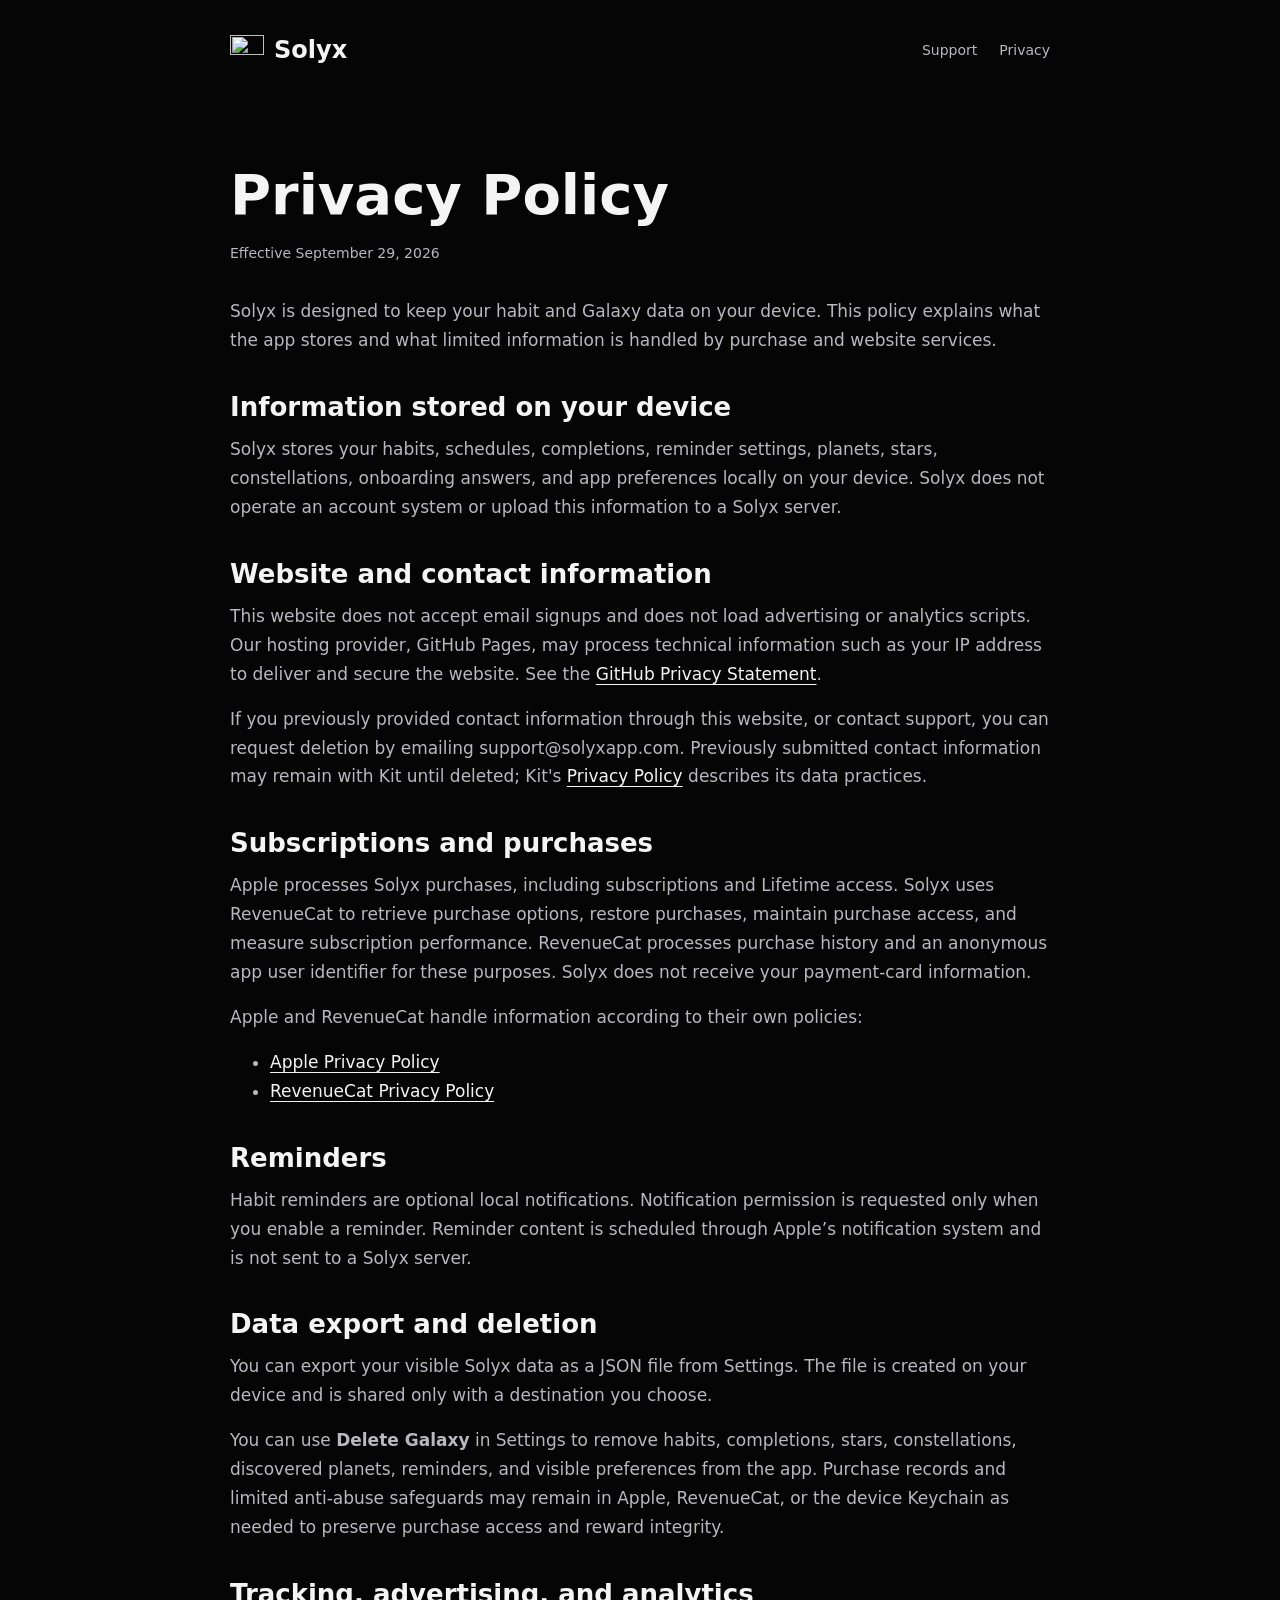
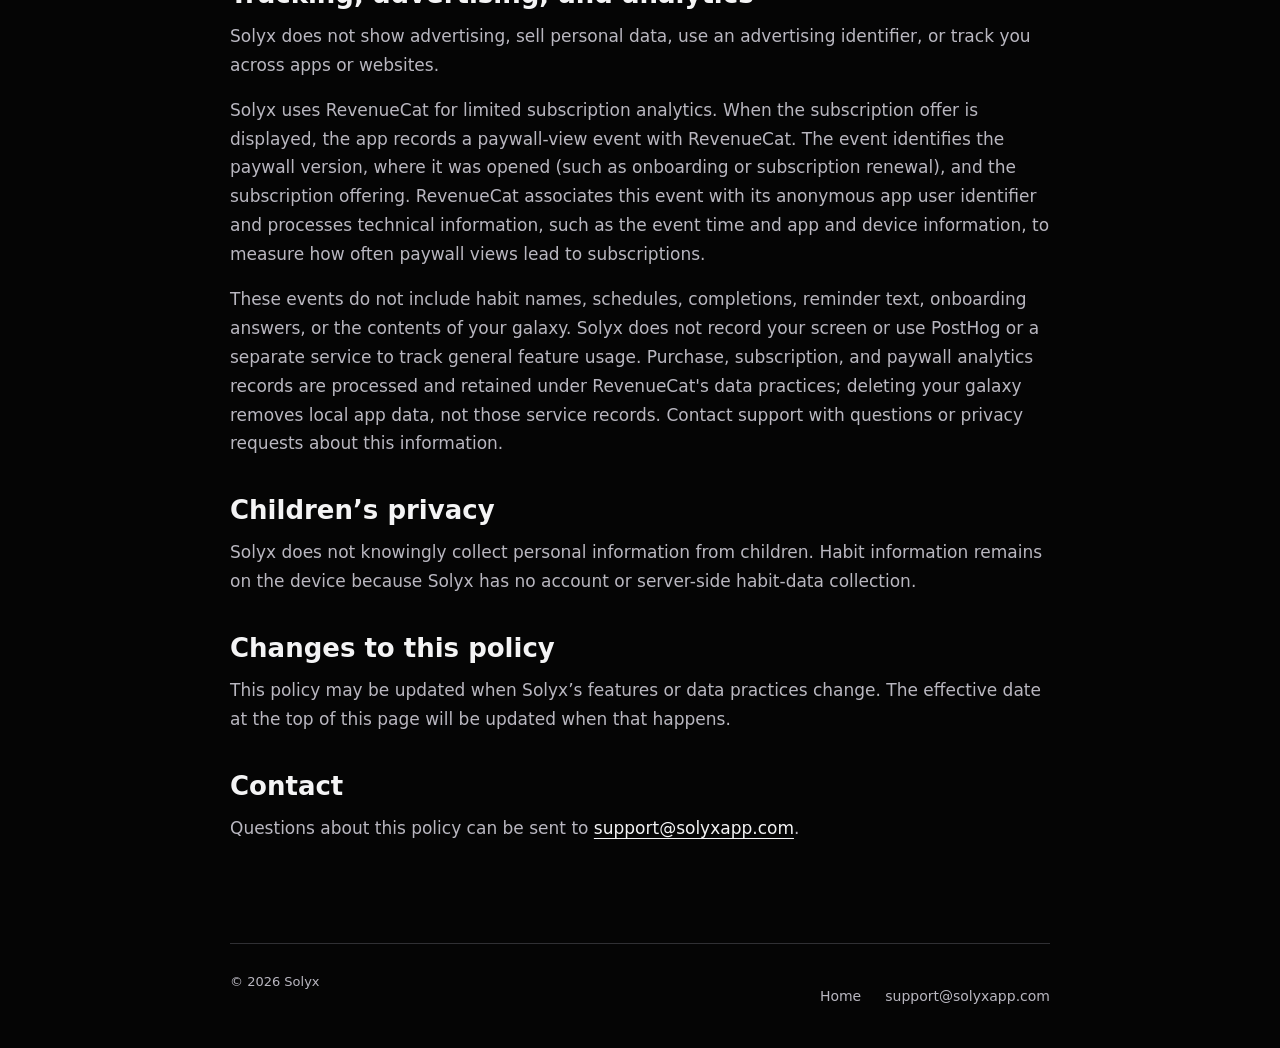
==== privacy/index.html @ 5c66db80 "Prepare coordinated Lifetime website launch and refresh galaxy imagery" ====
<!doctype html>
<html lang="en">
  <head>
    <meta charset="utf-8" />
    <meta name="viewport" content="width=device-width, initial-scale=1" />
    <meta name="description" content="Privacy Policy for Solyx." />
    <title>Privacy Policy — Solyx</title>
    <link rel="canonical" href="https://solyxapp.com/privacy/" />
    <link rel="icon" href="../assets/solyx-app-icon.svg" type="image/svg+xml" />
    <link rel="icon" href="../assets/favicon-32.png" type="image/png" sizes="32x32" />
    <link rel="apple-touch-icon" href="../assets/apple-touch-icon.png" sizes="180x180" />
    <link rel="stylesheet" href="../styles.css?v=20261011" />
  </head>
  <body>
    <a class="skip-link" href="#main">Skip to content</a>
    <div class="shell">
      <header>
        <a class="brand" href="../" aria-label="Solyx home">
          <img src="../assets/solyx-app-icon.svg" alt="" width="34" height="34" />
          <span>Solyx</span>
        </a>
        <nav aria-label="Support navigation">
          <a href="../support/">Support</a>
          <a href="./" aria-current="page">Privacy</a>
        </nav>
      </header>

      <main class="document" id="main">
        <p class="eyebrow">Your data</p>
        <h1>Privacy Policy</h1>
        <p class="updated">Effective September 29, 2026</p>

        <p>
          Solyx is designed to keep your habit and Galaxy data on your device.
          This policy explains what the app stores and what limited information
          is handled by purchase and website services.
        </p>

        <h2>Information stored on your device</h2>
        <p>
          Solyx stores your habits, schedules, completions, reminder settings,
          planets, stars, constellations, onboarding answers, and app
          preferences locally on your device. Solyx does not operate an account
          system or upload this information to a Solyx server.
        </p>

        <h2>Website and contact information</h2>
        <p>
          This website does not accept email signups and does not load
          advertising or analytics scripts. Our hosting provider, GitHub Pages,
          may process technical information such as your IP address to deliver
          and secure the website. See the
          <a
            href="https://docs.github.com/en/site-policy/privacy-policies/github-general-privacy-statement"
            >GitHub Privacy Statement</a
          >.
        </p>
        <p>
          If you previously provided contact information through this website,
          or contact support, you can request deletion by emailing
          support@solyxapp.com. Previously submitted contact information may
          remain with Kit until deleted; Kit's
          <a href="https://kit.com/privacy">Privacy Policy</a> describes its
          data practices.
        </p>

        <h2>Subscriptions and purchases</h2>
        <p>
          Apple processes Solyx purchases, including subscriptions and Lifetime access.
          Solyx uses RevenueCat to retrieve purchase options, restore purchases,
          maintain purchase access, and measure subscription performance. RevenueCat
          processes purchase history and an anonymous app user identifier for
          these purposes. Solyx does not receive your payment-card information.
        </p>
        <p>
          Apple and RevenueCat handle information according to their own
          policies:
        </p>
        <ul>
          <li>
            <a href="https://www.apple.com/legal/privacy/"
              >Apple Privacy Policy</a
            >
          </li>
          <li>
            <a href="https://www.revenuecat.com/privacy/"
              >RevenueCat Privacy Policy</a
            >
          </li>
        </ul>

        <h2>Reminders</h2>
        <p>
          Habit reminders are optional local notifications. Notification
          permission is requested only when you enable a reminder. Reminder
          content is scheduled through Apple’s notification system and is not
          sent to a Solyx server.
        </p>

        <h2>Data export and deletion</h2>
        <p>
          You can export your visible Solyx data as a JSON file from Settings.
          The file is created on your device and is shared only with a
          destination you choose.
        </p>
        <p>
          You can use <strong>Delete Galaxy</strong> in Settings to remove
          habits, completions, stars, constellations, discovered planets,
          reminders, and visible preferences from the app. Purchase records and
          limited anti-abuse safeguards may remain in Apple, RevenueCat, or the
          device Keychain as needed to preserve purchase access and reward
          integrity.
        </p>

        <h2>Tracking, advertising, and analytics</h2>
        <p>
          Solyx does not show advertising, sell personal data, use an
          advertising identifier, or track you across apps or websites.
        </p>
        <p>
          Solyx uses RevenueCat for limited subscription analytics. When the
          subscription offer is displayed, the app records a paywall-view event
          with RevenueCat. The event identifies the paywall version, where it
          was opened (such as onboarding or subscription renewal), and the
          subscription offering. RevenueCat associates this event with its
          anonymous app user identifier and processes technical information,
          such as the event time and app and device information, to measure how
          often paywall views lead to subscriptions.
        </p>
        <p>
          These events do not include habit names, schedules, completions,
          reminder text, onboarding answers, or the contents of your galaxy.
          Solyx does not record your screen or use PostHog or a separate service
          to track general feature usage. Purchase, subscription, and paywall
          analytics records are processed and retained under RevenueCat's data
          practices; deleting your galaxy removes local app data, not those
          service records. Contact support with questions or privacy requests
          about this information.
        </p>

        <h2>Children’s privacy</h2>
        <p>
          Solyx does not knowingly collect personal information from children.
          Habit information remains on the device because Solyx has no account
          or server-side habit-data collection.
        </p>

        <h2>Changes to this policy</h2>
        <p>
          This policy may be updated when Solyx’s features or data practices
          change. The effective date at the top of this page will be updated
          when that happens.
        </p>

        <h2>Contact</h2>
        <p>
          Questions about this policy can be sent to
          <a href="mailto:support@solyxapp.com">support@solyxapp.com</a>.
        </p>
      </main>
    </div>

    <footer>
      <div class="shell footer-layout">
        <span>© 2026 Solyx</span>
        <div class="footer-links">
          <a href="../">Home</a>
          <a href="mailto:support@solyxapp.com">support@solyxapp.com</a>
        </div>
      </div>
    </footer>
  </body>
</html>
---- styles.css ----
:root {
  color-scheme: dark;
  --bg: #050505;
  --surface: #111112;
  --text: #f4f4f5;
  --muted: #b9b7c0;
  --line: #303034;
  --gold: #f1c94b;
  --ease: cubic-bezier(0.16, 1, 0.3, 1);
  font-family:
    system-ui,
    -apple-system,
    BlinkMacSystemFont,
    "Segoe UI",
    Roboto,
    Oxygen,
    Ubuntu,
    Cantarell,
    "Fira Sans",
    "Droid Sans",
    "Helvetica Neue",
    sans-serif;
  color: var(--text);
  background: var(--bg);
  font-synthesis: none;
}
* {
  box-sizing: border-box;
  letter-spacing: 0;
}
html {
  scroll-behavior: smooth;
  scroll-padding-top: 100px;
}
body {
  margin: 0;
}
a {
  color: inherit;
  text-decoration: none;
}
button {
  font: inherit;
  color: inherit;
}
img {
  display: block;
  max-width: 100%;
  height: auto;
}
h1,
h2,
h3,
p,
figure {
  margin: 0;
}
h1,
h2,
h3 {
  font-weight: 600;
  text-wrap: balance;
}
h2 {
  font-size: 48px;
  line-height: 1.08;
}
h3 {
  font-size: 30px;
  line-height: 1.12;
}
p {
  line-height: 1.6;
}
::selection {
  background: var(--gold);
  color: var(--bg);
}
:focus-visible {
  outline: 2px solid var(--gold);
  outline-offset: 6px;
}
a,
button,
summary {
  -webkit-tap-highlight-color: transparent;
}
button,
summary {
  cursor: pointer;
}
a:hover {
  color: var(--gold);
}
[hidden] {
  display: none !important;
}
.section-shell {
  width: min(1120px, calc(100% - 48px));
  margin-inline: auto;
}
.skip-link {
  position: fixed;
  top: -100px;
  left: 8px;
  z-index: 20;
  padding: 12px;
  background: var(--text);
  color: var(--bg);
}
.skip-link:focus {
  top: 8px;
}
.sr-only {
  position: absolute;
  width: 1px;
  height: 1px;
  padding: 0;
  overflow: hidden;
  clip-path: inset(50%);
  white-space: nowrap;
}
.brand,
.nav-download,
.shell nav a,
.footer-links a {
  min-height: 44px;
  display: inline-flex;
  align-items: center;
}
.site-header {
  height: 80px;
  width: min(1320px, calc(100% - 64px));
  margin: auto;
  display: flex;
  align-items: center;
  justify-content: space-between;
  gap: 20px;
  position: absolute;
  inset: 0 0 auto;
  z-index: 5;
}
.brand {
  display: inline-flex;
  align-items: center;
  gap: 10px;
  font-size: 24px;
  font-weight: 600;
}
.brand img {
  flex-shrink: 0;
}
.site-header nav {
  display: flex;
  gap: 32px;
  font-size: 14px;
}
.site-header nav a {
  padding: 14px 0;
}
.nav-download {
  font-size: 14px;
  padding: 12px 18px;
  border: 1px solid #56545a;
  border-radius: 6px;
  white-space: nowrap;
  transition:
    background 0.2s,
    color 0.2s;
}
.nav-download:hover {
  background: var(--text);
  color: var(--bg);
}
.hero {
  height: calc(100svh - 150px);
  min-height: 730px;
  max-height: 1050px;
  position: relative;
  isolation: isolate;
  overflow: hidden;
}
.hero-universe {
  position: absolute;
  inset: 0;
  z-index: -1;
  overflow: hidden;
  -webkit-mask-image: linear-gradient(to bottom, #000 58%, rgba(0, 0, 0, 0.85) 72%, rgba(0, 0, 0, 0.35) 88%, transparent 100%);
  mask-image: linear-gradient(to bottom, #000 58%, rgba(0, 0, 0, 0.85) 72%, rgba(0, 0, 0, 0.35) 88%, transparent 100%);
}
.galaxy-art {
  visibility: visible;
  position: absolute;
  left: 50%;
  top: 125px;
  width: 1100px;
  height: 1100px;
  transform: translateX(-50%);
  background: url("./assets/galaxy-fallback-20261011.webp") center 51% / 1100px auto no-repeat;
  mask-image: linear-gradient(
    to bottom,
    transparent,
    black 25%,
    black 78%,
    transparent
  );
  opacity: 0.95;
}
.galaxy-canvas {
  position: absolute;
  inset: 0;
  width: 100%;
  height: 100%;
  opacity: 0;
}
.galaxy-ready .galaxy-canvas {
  opacity: 1;
}
.galaxy-ready .galaxy-art {
  visibility: hidden;
}
.galaxy-unavailable .galaxy-art {
  visibility: visible;
}
.hero-content {
  text-align: center;
  position: relative;
  padding: 116px 24px 0;
}
.app-store-download { display: inline-flex; margin-top: 24px; border-radius: 8px; transition: transform 180ms ease; }
.app-store-download img { display: block; width: 180px; height: 60px; }
.app-store-download:hover { transform: translateY(-2px); }
.app-store-download:focus-visible { outline: 2px solid var(--gold); outline-offset: 6px; }
.hero h1 {
  font-size: 96px;
  line-height: 1;
}
.hero-statement {
  max-width: 480px;
  margin-inline: auto;
  font-size: 36px;
  font-weight: 600;
  line-height: 1.12;
  margin-top: 16px;
}
.hero-description {
  font-size: 17px;
  margin-top: 20px;
  color: var(--muted);
}
.button {
  display: inline-flex;
  justify-content: center;
  align-items: center;
  gap: 24px;
  min-height: 52px;
  padding: 13px 24px;
  background: var(--text);
  color: var(--bg);
  border-radius: 6px;
  font-size: 16px;
  font-weight: 600;
  transition:
    transform 0.3s var(--ease),
    background 0.2s;
}
.button:hover {
  background: var(--gold);
  color: var(--bg);
  transform: translateY(-2px);
}
.hero .button {
  margin-top: 24px;
}
.availability {
  font-size: 12px;
  margin-top: 12px;
  color: var(--muted);
}
.hero-bottom {
  position: absolute;
  inset: auto 32px 24px;
  display: flex;
  justify-content: space-between;
  align-items: center;
  font-size: 12px;
  color: var(--muted);
}
.hero-content {
  animation: arrive 1.1s var(--ease) both;
}
.intro {
  padding-block: 64px 110px;
  display: grid;
  grid-template-columns: 1fr 1fr;
  gap: 48px;
  align-items: center;
}
.intro p {
  font-size: 20px;
  color: var(--muted);
  max-width: 460px;
}
.intro p span {
  display: block;
  color: var(--text);
  margin-top: 20px;
}
.app-tour {
  background: #0b0b0d;
  border-block: 1px solid var(--line);
}
.tour-heading {
  padding-block: 88px 28px;
  display: flex;
  justify-content: space-between;
  align-items: end;
  gap: 32px;
}
.tour-heading p {
  color: var(--muted);
  font-size: 17px;
  max-width: 245px;
}
.tour-layout {
  display: grid;
  grid-template-columns: 1fr 1fr;
  gap: 100px;
  position: relative;
}
.tour-device {
  position: sticky;
  top: 40px;
  height: calc(100svh - 80px);
  min-height: 540px;
  max-height: 860px;
  display: flex;
  flex-direction: column;
  align-items: center;
  justify-content: center;
  grid-column: 2;
  grid-row: 1;
}
.phone {
  position: relative;
  width: 270px;
  aspect-ratio: 1206/2622;
  border-radius: 36px;
  overflow: hidden;
  background: #000;
  outline: 1px solid #626166;
  outline-offset: 4px;
  box-shadow: 0 36px 60px -24px #000;
  flex-shrink: 0;
}
.phone img {
  width: 100%;
  height: 100%;
  object-fit: cover;
}
.tour-device .phone {
  height: min(70svh, 620px);
  width: auto;
  max-width: 100%;
}
.tour-screen {
  position: absolute;
  inset: 0;
  opacity: 0;
  transition:
    opacity 0.7s var(--ease),
    transform 0.9s var(--ease);
  transform: translateY(14px);
}
.tour-screen.is-current {
  opacity: 1;
  transform: none;
}
.tour-progress {
  display: flex;
  gap: 10px;
  margin-top: 28px;
}
.tour-progress i {
  width: 6px;
  height: 6px;
  background: #67656e;
  border-radius: 50%;
  transition:
    background 0.3s,
    width 0.4s var(--ease);
}
.tour-progress i.is-current {
  width: 28px;
  border-radius: 8px;
  background: var(--gold);
}
.tour-chapters {
  grid-column: 1;
  grid-row: 1;
}
.chapter {
  min-height: 85svh;
  display: flex;
  align-items: center;
  padding: 100px 0;
}
.chapter-copy h3 {
  font-size: 44px;
  margin-bottom: 24px;
}
.chapter-copy p {
  font-size: 19px;
  color: var(--muted);
  max-width: 390px;
}
.chapter-copy .detail {
  font-size: 14px;
  color: var(--text);
  margin-top: 24px;
  padding-top: 20px;
  border-top: 1px solid var(--line);
}
.mobile-phone {
  display: none;
}
.personal {
  padding-block: 130px;
  display: grid;
  grid-template-columns: 1fr 1fr;
  gap: 100px;
}
.personal h2 {
  position: sticky;
  top: 64px;
  align-self: start;
}
.personal-details > div + div {
  margin-top: 38px;
  padding-top: 38px;
  border-top: 1px solid var(--line);
}
.personal-details h3 {
  font-size: 24px;
  margin-bottom: 12px;
}
.personal-details p {
  color: var(--muted);
  font-size: 17px;
}
.questions {
  border-top: 1px solid var(--line);
  padding-block: 100px;
  display: grid;
  grid-template-columns: 1fr 1fr;
  gap: 100px;
}
.faq-list details {
  border-bottom: 1px solid var(--line);
}
.faq-list details:first-child {
  border-top: 1px solid var(--line);
}
summary {
  display: flex;
  justify-content: space-between;
  align-items: center;
  gap: 22px;
  padding: 24px 0;
  font-size: 18px;
  list-style: none;
}
summary::-webkit-details-marker {
  display: none;
}
summary::after {
  content: "+";
  font-size: 24px;
  font-weight: 400;
  flex: none;
  color: var(--gold);
}
details[open] summary::after {
  content: "\2212";
}
details p {
  color: var(--muted);
  font-size: 16px;
  padding: 0 24px 24px 0;
  max-width: 65ch;
}
details p a {
  text-decoration: underline;
  text-underline-offset: 4px;
}
details[open] p {
  animation: arrive 0.4s var(--ease);
}
.download {
  text-align: center;
  border-top: 1px solid var(--line);
  padding-block: 100px 110px;
}
.download-icon {
  margin: 0 auto 30px;
  width: 88px;
}
.download h2 {
  font-size: 64px;
}
.download > p {
  font-size: 19px;
  color: var(--muted);
  margin-top: 24px;
}
.download-action {
  display: flex;
  flex-direction: column;
  align-items: center;
  gap: 10px;
  margin: 32px auto 0;
}
.launch-status {
  padding: 18px 26px;
  border: 1px solid #64626b;
  border-radius: 8px;
  font-size: 18px;
}
.download-platform {
  font-size: 13px;
  color: var(--muted);
}
.download > .subscription-note {
  font-size: 12px;
  max-width: 350px;
  margin: 24px auto 0;
}
.store-badge {
  display: inline-flex;
  align-items: center;
  gap: 12px;
  background: var(--text);
  color: var(--bg);
  padding: 12px 24px;
  border-radius: 8px;
  text-align: left;
  line-height: 1.1;
}
.store-badge:hover {
  background: var(--gold);
  color: var(--bg);
}
.store-badge small {
  display: block;
  font-size: 11px;
}
.store-badge strong {
  display: block;
  font-size: 24px;
  font-weight: 600;
}
.site-footer {
  display: flex;
  align-items: center;
  gap: 40px;
  flex-wrap: wrap;
  border-top: 1px solid var(--line);
  padding-block: 36px;
}
.footer-links {
  display: flex;
  gap: 24px;
  flex-wrap: wrap;
  font-size: 14px;
  color: var(--muted);
  margin-left: auto;
}
.site-footer > p {
  font-size: 12px;
  color: var(--muted);
}
/* Legal and support routes share the same quiet reading surface. */
.shell {
  width: min(820px, calc(100% - 48px));
  margin: auto;
}
.shell > header {
  display: flex;
  justify-content: space-between;
  align-items: center;
  padding: 28px 0;
  gap: 24px;
}
.shell nav {
  display: flex;
  gap: 22px;
  color: var(--muted);
  font-size: 14px;
}
.document {
  padding: 64px 0 100px;
}
.document h1 {
  font-size: 56px;
  line-height: 1.1;
}
.document h2 {
  font-size: 26px;
  margin: 38px 0 14px;
}
.document p,
.document li {
  overflow-wrap: anywhere;
  font-size: 17px;
  line-height: 1.7;
  color: var(--muted);
}
.document p + p {
  margin-top: 16px;
}
.document a:not(.button) {
  color: var(--text);
  text-decoration: underline;
  text-underline-offset: 4px;
}
.document .updated {
  margin: 16px 0 32px;
  font-size: 14px;
}
.eyebrow {
  display: none;
}
.document .actions {
  margin: 28px 0;
}
.footer-layout {
  display: flex;
  justify-content: space-between;
  gap: 24px;
  flex-wrap: wrap;
  padding-block: 30px;
  border-top: 1px solid var(--line);
  font-size: 13px;
  color: var(--muted);
}
.confirmation {
  min-height: 80svh;
  display: flex;
  flex-direction: column;
  align-items: flex-start;
  justify-content: center;
  gap: 28px;
}
.confirmation h1 {
  font-size: 56px;
}
.confirmation p {
  color: var(--muted);
}
@keyframes arrive {
  from {
    opacity: 0.6;
    transform: translateY(16px);
  }
  to {
    opacity: 1;
    transform: none;
  }
}
@media (min-width: 1600px) {
  .hero-content {
    padding-top: 130px;
  }
  .galaxy-art {
    width: 1400px;
    background-size: 1400px auto;
    top: 90px;
    height: 1300px;
  }
}
@media (max-width: 900px) {
  h2 {
    font-size: 40px;
  }
  .site-header {
    width: calc(100% - 40px);
  }
  .tour-layout {
    gap: 48px;
  }
  .chapter-copy h3 {
    font-size: 36px;
  }
  .personal,
  .questions {
    gap: 48px;
  }
  .hero h1 {
    font-size: 80px;
  }
  .hero-statement {
    font-size: 32px;
  }
  .hero {
    min-height: 700px;
  }
  .intro {
    gap: 32px;
  }
}
@media (max-width: 700px) {
  html {
    scroll-padding-top: 24px;
  }
  .section-shell {
    width: calc(100% - 44px);
  }
  .site-header {
    height: 72px;
    width: calc(100% - 36px);
    gap: 12px;
  }
  .brand {
    font-size: 22px;
    gap: 8px;
  }
  .site-header nav {
    display: none;
  }
  .nav-download {
    font-size: 12px;
    padding: 10px 13px;
  }
  .hero {
    height: calc(100svh - 104px);
    min-height: 610px;
    max-height: 860px;
  }
  .hero-content {
    padding: 100px 20px 0;
  }
  .hero h1 {
    font-size: 72px;
  }
  .hero-statement {
    font-size: 30px;
    margin-top: 14px;
  }
  .hero-description {
    font-size: 15px;
    margin-top: 18px;
  }
  .hero .button {
    margin-top: 22px;
    min-height: 48px;
    font-size: 15px;
  }
  .galaxy-art {
    width: 730px;
    height: 900px;
    top: 110px;
    background-size: 730px auto;
    background-position: center 51%;
    mask-image: linear-gradient(
      to bottom,
      transparent,
      black 27%,
      black 78%,
      transparent
    );
  }
  .hero-bottom {
    inset: auto 20px 16px;
    font-size: 11px;
  }
  .intro {
    display: block;
    padding-block: 44px 76px;
  }
  .intro h2 {
    font-size: 42px;
  }
  .intro p {
    font-size: 18px;
    margin-top: 26px;
  }
  .tour-heading {
    display: block;
    padding-top: 64px;
    padding-bottom: 0;
  }
  .tour-heading h2 {
    font-size: 40px;
  }
  .tour-heading p {
    margin-top: 20px;
    max-width: none;
    font-size: 16px;
  }
  .tour-layout {
    display: block;
  }
  .tour-device {
    display: none;
  }
  .chapter {
    min-height: 0;
    display: flex;
    flex-direction: column;
    align-items: stretch;
    padding: 68px 0 64px;
    gap: 40px;
  }
  .chapter + .chapter {
    border-top: 1px solid var(--line);
  }
  .chapter-copy h3 {
    font-size: 32px;
    margin-bottom: 18px;
  }
  .chapter-copy p {
    font-size: 17px;
    max-width: 420px;
  }
  .chapter-copy .detail {
    font-size: 13px;
    margin-top: 20px;
    padding-top: 16px;
  }
  .mobile-phone {
    display: block;
    margin-inline: auto;
    width: min(76%, 290px);
    border-radius: 32px;
  }
  .personal {
    display: block;
    padding-block: 76px;
  }
  .personal h2 {
    position: static;
    font-size: 40px;
  }
  .personal-details {
    margin-top: 40px;
  }
  .personal-details h3 {
    font-size: 24px;
  }
  .personal-details > div + div {
    margin-top: 28px;
    padding-top: 28px;
  }
  .questions {
    display: block;
    padding-block: 70px;
  }
  .questions h2 {
    font-size: 40px;
    margin-bottom: 36px;
  }
  summary {
    font-size: 17px;
    padding: 22px 0;
  }
  .download {
    padding-block: 70px;
  }
  .download h2 {
    font-size: 44px;
  }
  .download > p {
    font-size: 17px;
  }
  .download-icon {
    width: 72px;
    margin-bottom: 24px;
  }
  .site-footer {
    gap: 24px;
    align-items: flex-start;
    padding-block: 32px;
  }
  .footer-links {
    margin: 0;
    width: 100%;
    gap: 26px;
  }
  .site-footer > p {
    width: 100%;
  }
  .shell {
    width: calc(100% - 40px);
  }
  .document {
    padding-top: 36px;
  }
  .document h1 {
    font-size: 40px;
  }
  .document h2 {
    font-size: 24px;
  }
  .footer-layout .footer-links {
    gap: 18px;
  }
  .confirmation h1 {
    font-size: 42px;
  }
}
@media (max-width: 360px) {
  .hero h1 {
    font-size: 64px;
  }
  .hero-statement {
    font-size: 28px;
  }
  .hero-description {
    font-size: 14px;
  }
  .hero-content {
    padding-inline: 16px;
  }
  .hero-bottom > span {
    max-width: 140px;
  }
  h2,
  .intro h2,
  .tour-heading h2,
  .personal h2,
  .questions h2 {
    font-size: 36px;
  }
  .download h2 {
    font-size: 38px;
  }
}
@media (prefers-reduced-motion: reduce) {
  html {
    scroll-behavior: auto;
  }
  *,
  *::before,
  *::after {
    animation: none !important;
    transition: none !important;
  }
}

.button:active,
.nav-download:active {
  transform: scale(0.97);
}
.scroll-story {
  min-height: 210svh;
  padding-block: 0;
}
.scroll-story-stage {
  position: sticky;
  top: 0;
  min-height: 100svh;
  display: flex;
  align-items: center;
  padding-block: 96px;
}
.scroll-story p {
  font-size: 48px;
  font-weight: 600;
  line-height: 1.4;
  text-align: center;
  max-width: 960px;
  margin-inline: auto;
  text-wrap: pretty;
}
.scroll-story span {
  transition: none;
}
.app-tour {
  background: var(--bg, #050505);
  border: 0;
}
.app-tour .tour-heading {
  display: block;
  text-align: center;
  padding-block: 60px 0;
}
.app-tour .tour-heading p {
  max-width: none;
  margin-top: 24px;
}
.app-tour .tour-layout {
  display: block;
}
.app-tour .chapter {
  display: grid;
  grid-template-columns: 1fr 1fr;
  gap: 60px;
  min-height: 760px;
  padding-block: 48px;
  border: 0;
}
.app-tour .chapter:nth-child(even) .chapter-copy {
  grid-column: 2;
  grid-row: 1;
}
.app-tour .chapter:nth-child(even) .product-phone {
  grid-column: 1;
  grid-row: 1;
}
.app-tour .chapter-copy .detail {
  border: 0;
  padding-top: 0;
  color: #b9b8c0;
}
.product-phone {
  position: relative;
  width: 100%;
  height: 660px;
  margin: 0;
}
.product-phone > img {
  position: absolute;
  height: 82%;
  width: auto;
  max-width: 80%;
  object-fit: contain;
  top: 9%;
  left: 50%;
  transform: translateX(-50%);
  border-radius: 32px;
}
.product-phone canvas {
  width: 100%;
  height: 100%;
  display: block;
  opacity: 0;
}
.product-phone.scene-ready > img {
  visibility: hidden;
}
.product-phone.scene-ready canvas {
  opacity: 1;
}
.collection {
  overflow: hidden;
  padding-block: 90px 110px;
}
.collection-heading {
  text-align: center;
  margin-bottom: 64px;
}
.collection-heading h2 {
  font-size: 48px;
}
.collection-heading p {
  color: var(--muted);
  margin-top: 24px;
  font-size: 19px;
}
.collection-window {
  min-height: 254px;
  overflow: hidden;
  margin-bottom: 20px;
  mask-image: linear-gradient(
    90deg,
    transparent,
    #000 5%,
    #000 95%,
    transparent
  );
}
.collection-track {
  display: flex;
  width: max-content;
  gap: 20px;
  animation: collection-drift 55s linear infinite;
  animation-play-state: paused;
}
.collection-track.reverse {
  animation-direction: reverse;
  animation-duration: 65s;
}
.collection.in-view:not(.page-hidden) .collection-track {
  animation-play-state: running;
}
.collection-item {
  flex: 0 0 240px;
  width: 240px;
  margin: 0;
  background:
    linear-gradient(
      155deg,
      rgb(var(--collection-light) / 0.09),
      transparent 65%
    ),
    #08090d;
  border: 1px solid rgb(var(--collection-light) / 0.24);
  box-shadow: inset 0 1px 0 rgb(var(--collection-light) / 0.1);
  border-radius: 8px;
  overflow: hidden;
}
.collection-item img,
.collection-item svg {
  width: 100%;
  height: 200px;
  display: block;
  object-fit: contain;
}
.collection-item figcaption {
  text-align: center;
  font-size: 15px;
  color: #d5d4da;
  padding: 8px 12px 24px;
}
.collection-item img {
  filter: drop-shadow(0 0 16px rgb(var(--collection-light) / 0.38))
    drop-shadow(0 0 30px rgb(var(--collection-light) / 0.2));
}
.collection-item svg {
  filter: drop-shadow(0 0 5px rgb(var(--collection-light) / 0.8))
    drop-shadow(0 0 20px rgb(var(--collection-light) / 0.5));
}
.collection-item svg line {
  stroke: rgb(var(--collection-light) / 0.7);
}
.collection-note {
  text-align: center;
  font-size: 15px;
  color: var(--muted);
  padding: 32px 24px 0;
}
@keyframes collection-drift {
  to {
    transform: translateX(calc(-33.333333% - 6.666667px));
  }
}
@media (max-width: 700px) {
  .scroll-story {
    min-height: 210svh;
    padding-block: 0;
  }
  .scroll-story p {
    font-size: 30px;
    line-height: 1.45;
    text-align: left;
  }
  .app-tour .tour-heading {
    text-align: left;
    padding-block: 24px 20px;
  }
  .app-tour .chapter {
    grid-template-columns: minmax(0, 1fr);
    gap: 0;
    min-height: 0;
    padding-block: 42px 20px;
  }
  .app-tour .chapter:nth-child(even) .chapter-copy,
  .app-tour .chapter:nth-child(even) .product-phone {
    grid-column: auto;
    grid-row: auto;
  }
  .product-phone {
    height: 550px;
    width: calc(100% + 32px);
    margin-left: -16px;
  }
  .collection {
    padding-block: 50px 70px;
  }
  .collection-heading {
    text-align: left;
    margin-bottom: 36px;
  }
  .collection-heading h2 {
    font-size: 36px;
  }
  .collection-heading p {
    font-size: 17px;
  }
  .collection-item {
    flex-basis: 180px;
    width: 180px;
  }
  .collection-window {
    min-height: 204px;
  }
  .collection-item img,
  .collection-item svg {
    height: 150px;
  }
}
@media (prefers-reduced-motion: reduce) {
  .scroll-story { min-height: 75svh; }
  .scroll-story-stage { position: static; min-height: 75svh; }
  .scroll-story span {
    color: var(--text) !important;
  }
  .collection-window {
    overflow-x: auto;
    mask-image: none;
  }
  .collection-track {
    animation: none;
  }
  .collection-item[aria-hidden] {
    display: none;
  }
}
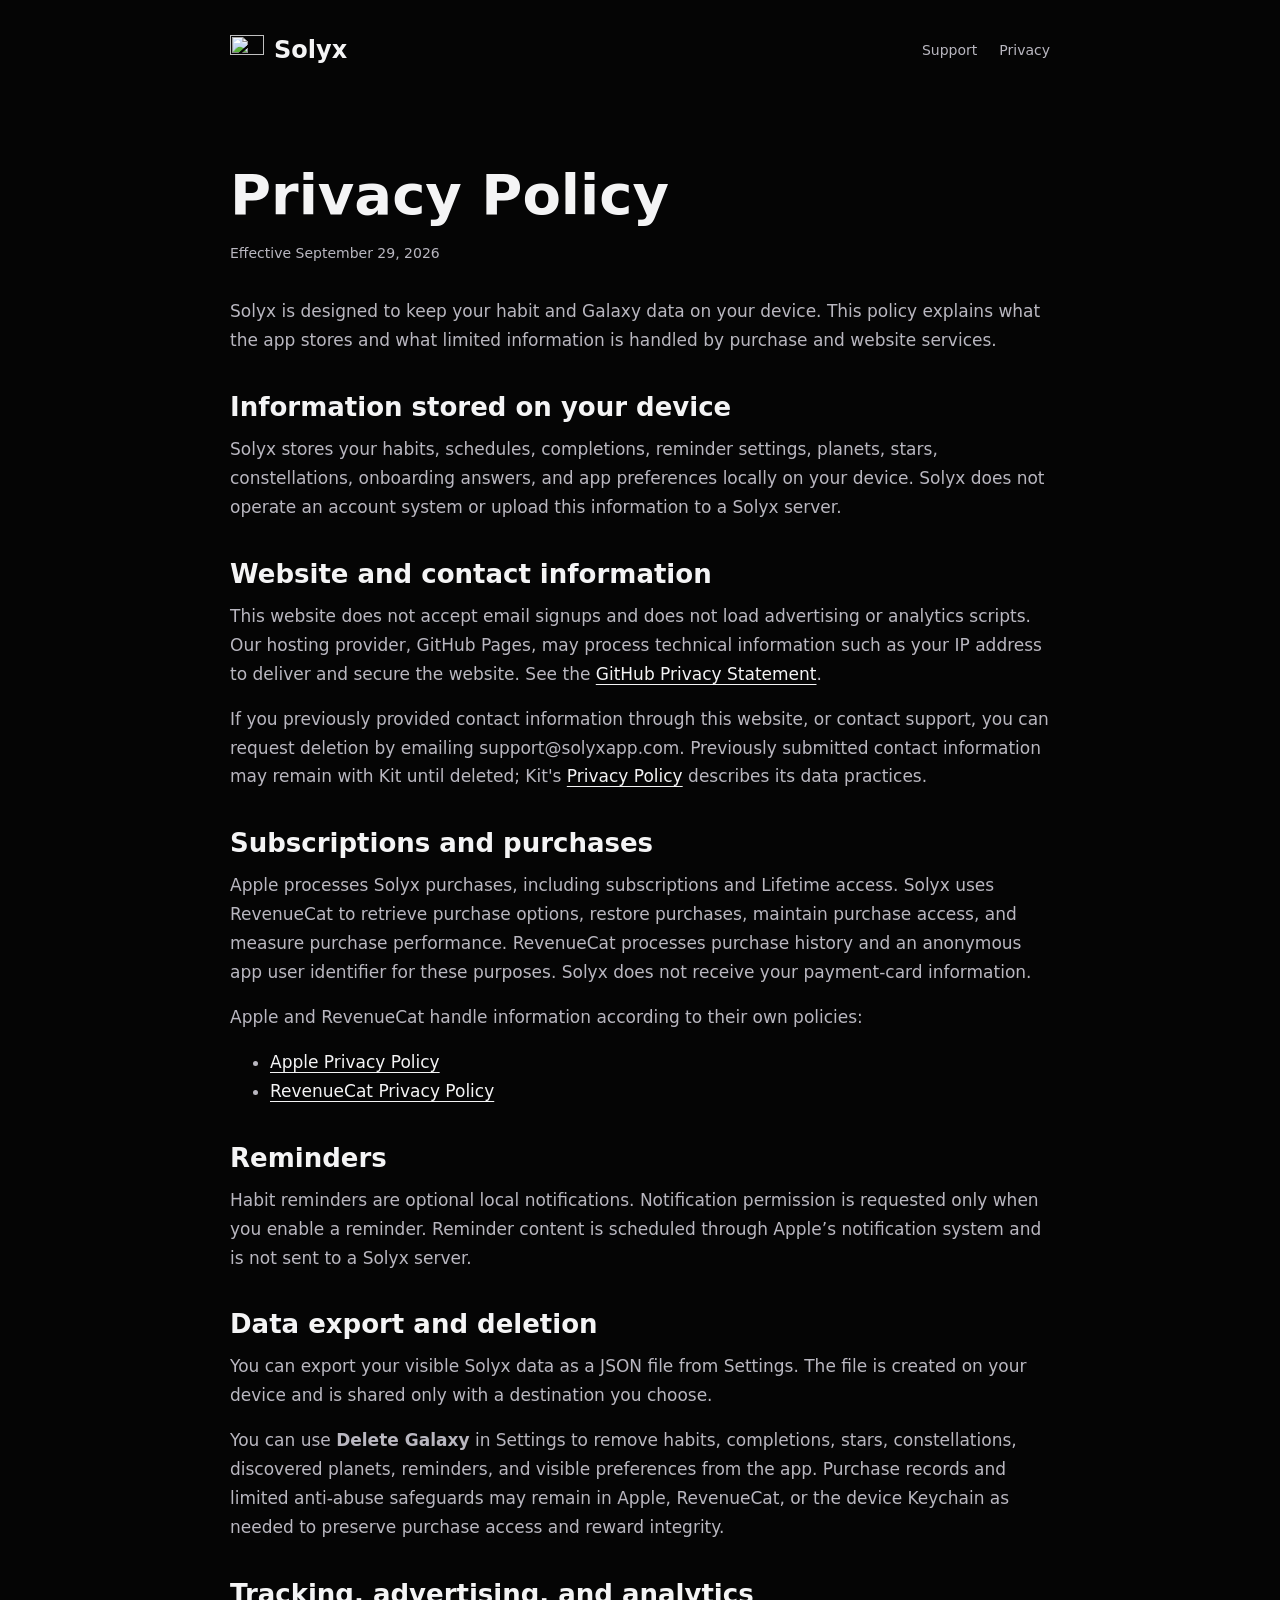
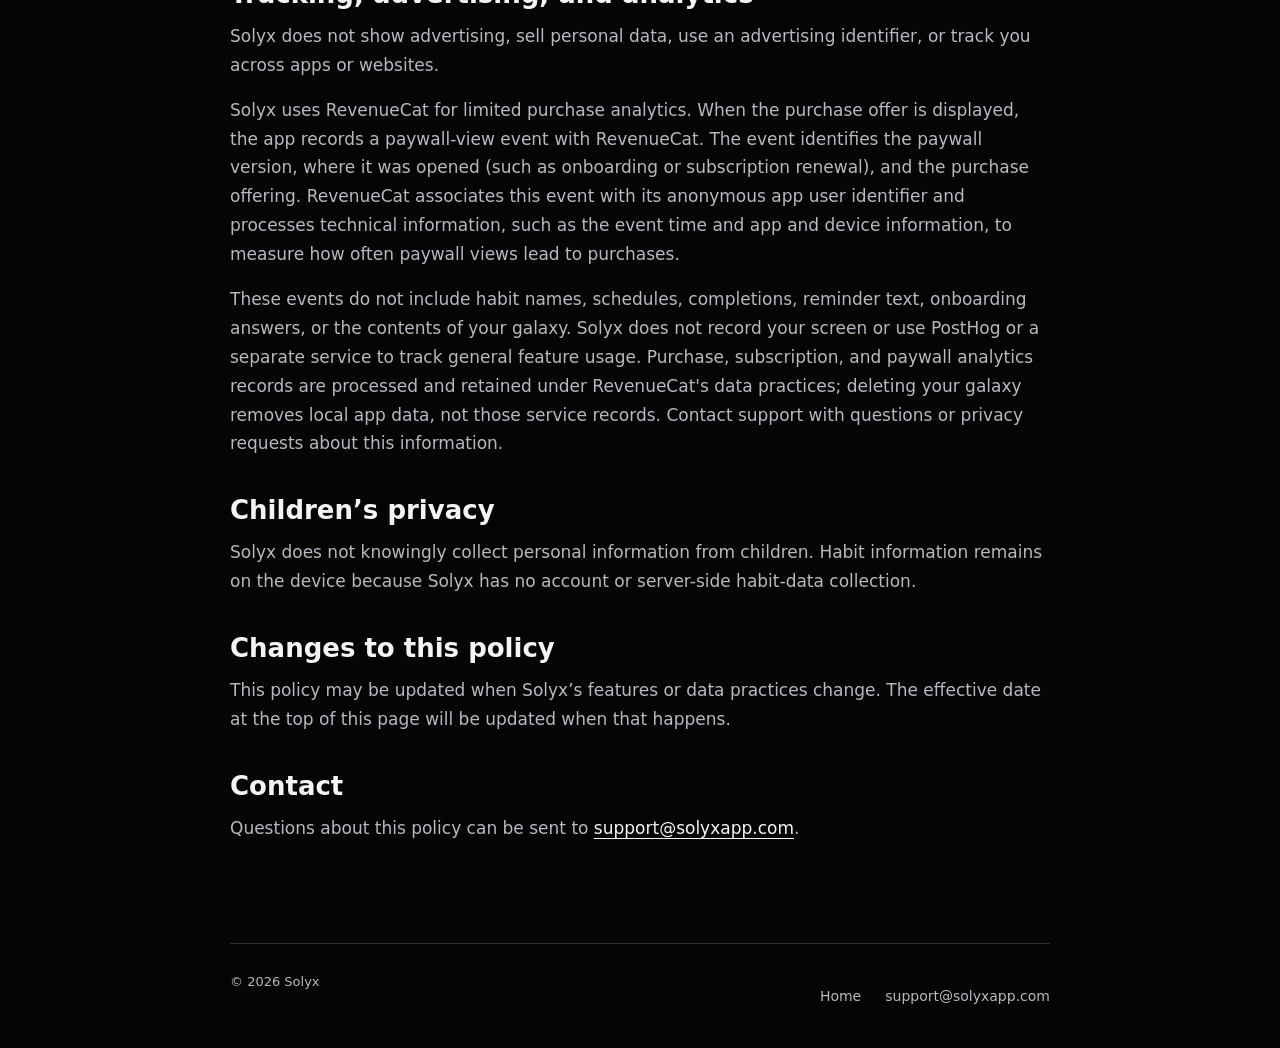
==== commit 16a6cb09: "Align website analytics wording with Lifetime purchases" ====
--- a/privacy/index.html
+++ b/privacy/index.html
@@ -68,7 +68,7 @@
         <p>
           Apple processes Solyx purchases, including subscriptions and Lifetime access.
           Solyx uses RevenueCat to retrieve purchase options, restore purchases,
-          maintain purchase access, and measure subscription performance. RevenueCat
+          maintain purchase access, and measure purchase performance. RevenueCat
           processes purchase history and an anonymous app user identifier for
           these purposes. Solyx does not receive your payment-card information.
         </p>
@@ -118,14 +118,14 @@
           advertising identifier, or track you across apps or websites.
         </p>
         <p>
-          Solyx uses RevenueCat for limited subscription analytics. When the
-          subscription offer is displayed, the app records a paywall-view event
+          Solyx uses RevenueCat for limited purchase analytics. When the
+          purchase offer is displayed, the app records a paywall-view event
           with RevenueCat. The event identifies the paywall version, where it
           was opened (such as onboarding or subscription renewal), and the
-          subscription offering. RevenueCat associates this event with its
+          purchase offering. RevenueCat associates this event with its
           anonymous app user identifier and processes technical information,
           such as the event time and app and device information, to measure how
-          often paywall views lead to subscriptions.
+          often paywall views lead to purchases.
         </p>
         <p>
           These events do not include habit names, schedules, completions,
